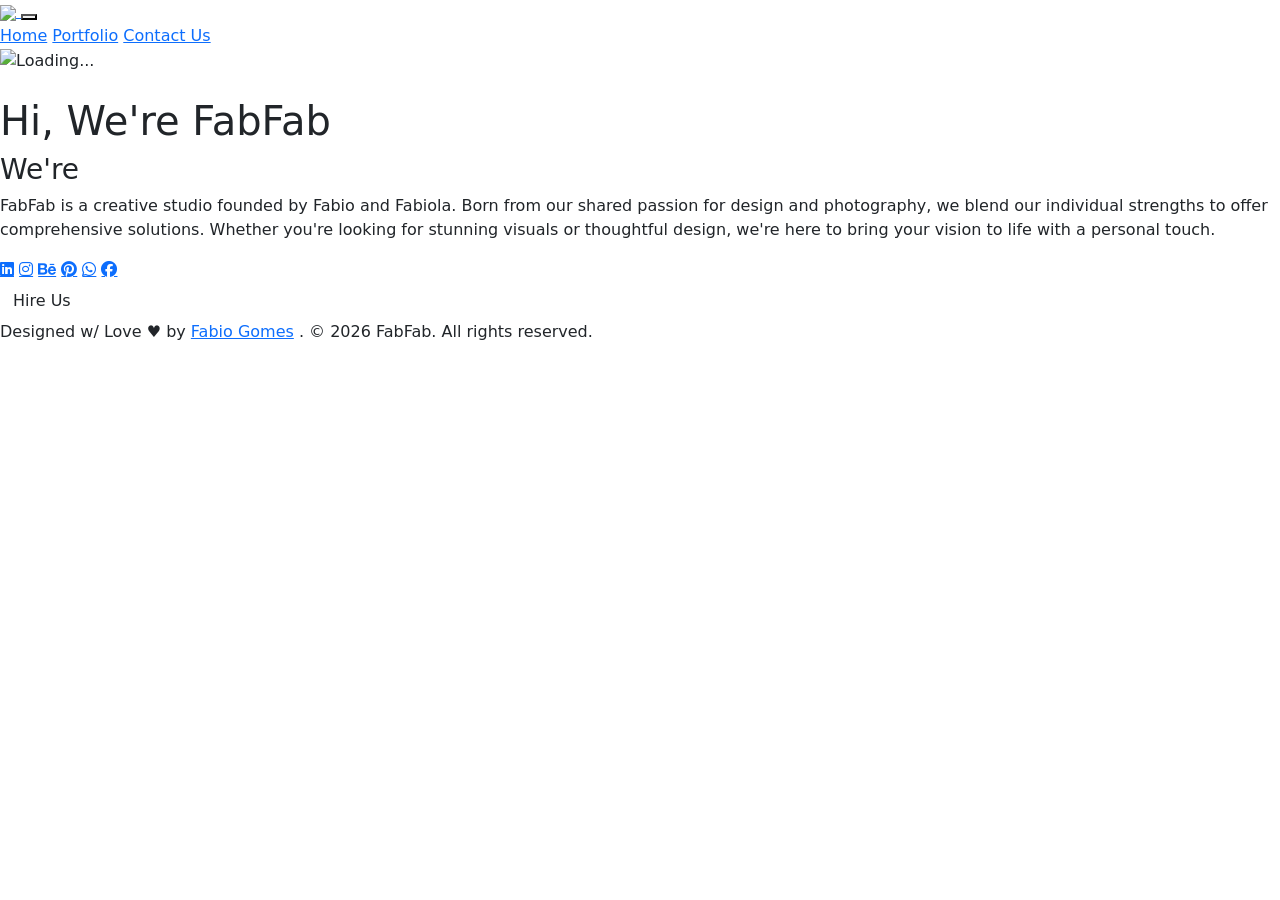
==== index.html @ 147f86a7 "Update index.html analytics and clarity" ====
<!DOCTYPE html>
<html lang="en">
<head>
    <!-- Comfiguração de caracteres -->
    <meta charset="UTF-8">

<!-- SEO e acessibilidade -->
    <meta name="viewport" content="width=device-width, initial-scale=1">
    <meta name="description" content="FabFab' portfolio featuring projects, skills, and professional experience.">
    <meta name="author" content="Fabio Gomes">
    <meta name="robots" content="index, follow">

    <!-- Google tag (gtag.js) -->
<script async src="https://www.googletagmanager.com/gtag/js?id=G-QRMQQVVE0B"></script>
<script>
  window.dataLayer = window.dataLayer || [];
  function gtag(){dataLayer.push(arguments);}
  gtag('js', new Date());

  gtag('config', 'G-QRMQQVVE0B');
</script>

        <!-- Microsoft Clarity) -->
    <script type="text/javascript">
        (function(c,l,a,r,i,t,y){
            c[a]=c[a]||function(){(c[a].q=c[a].q||[]).push(arguments)};
            t=l.createElement(r);t.async=1;t.src="https://www.clarity.ms/tag/"+i;
            y=l.getElementsByTagName(r)[0];y.parentNode.insertBefore(t,y);
        })(window, document, "clarity", "script", "woljub9a05");
    </script>
    
    <!-- Comfiguração de caracteres e Bibliotecas -->
    <title>FabFab.work | Home</title>
    <link rel="icon" type="image/png" href="img/Logo/FabFab_Logo.png">
    <link href="https://cdn.jsdelivr.net/npm/bootstrap@5.3.8/dist/css/bootstrap.min.css" rel="stylesheet" integrity="sha384-sRIl4kxILFvY47J16cr9ZwB07vP4J8+LH7qKQnuqkuIAvNWLzeN8tE5YBujZqJLB" crossorigin="anonymous">
    <link rel="stylesheet" href="https://cdn.jsdelivr.net/npm/bootstrap-icons@1.11.3/font/bootstrap-icons.css">
    <link rel="stylesheet" href="https://cdnjs.cloudflare.com/ajax/libs/font-awesome/6.5.2/css/all.min.css">
    <link rel="stylesheet" href="style.css" title="Theme">
    <meta property="og:title" content="FabFab.work">
    <meta property="og:description" content="Creative design and photography studio.">
    <meta property="og:image" content="img/preview.jpg">  
</head>
<body>
    <!-- HEADER START -->
<header>
  <a href="index.html">
    <img class="logo" src="img/Logo/FabFab_Logo.svg"/>
  </a>

  <button class="hamburger" id="hamburger" aria-label="Toggle menu">
    <span></span>
    <span></span>
    <span></span>
  </button>

  <nav id="mainNav">
    <a href="index.html" class="active">Home</a>
    <a href="Portfolio.html">Portfolio</a>
    <a href="Contact.html">Contact Us</a>
  </nav>
</header>

  <!-- LOADER -->
  <div class="loader" id="loader">
    <img src="img/Logo/FabFab_Logo.svg" alt="Loading..." class="loader-logo">
  </div>

<div class="nav-overlay" id="navOverlay"></div>

     <section class="home">
        <div class="home-img">
            <img src="img/Logo/FabFab_Logo copiar.svg" alt="">
        </div>
        <div class="home-content">
            <h1>
               Hi, We're <span>FabFab</span> 
            </h1>
            <h3 class="typing-text">
                We're <span></span>
            </h3>
            <p>
                FabFab is a creative studio founded by Fabio and Fabiola. Born from our shared passion for design and photography, we blend our individual strengths to offer comprehensive solutions. Whether you're looking for stunning visuals or thoughtful design, we're here to bring your vision to life with a personal touch.
            </p>
            <div class="social-icons">
                <a href="https://www.linkedin.com/profile-thirdparty-redirect/AgGZBpLWj52g1wAAAZm1AWvSb2EDEzAozORqQLkHam0Lg_cBUDYrMNEfzrszrq5Xquv5OJO9ETYJUrW9_12DySJSNe1UZA80e8GKlyEN8EAFErTa0aMg-WH39DgGH3s" class="fa-brands fa-linkedin" target="_blank"></a>
                <a href="http://instagram.com/fabfab.work" class="fa-brands fa-instagram" target="_blank"></a>
                <a href="https://www.behance.net/fabio_oms" class="fa-brands fa-behance" target="_blank"></a>
                <a href="http://pinterest.com/fabio_oms" class="fa-brands fa-pinterest" target="_blank"></a>
                <a href="https://wa.me/5511954995028" class="fa-brands fa-whatsapp" target="_blank"></a>
                <a href="https://wa.me/5511954995028" class="fa-brands fa-facebook" target="_blank"></a>
            </div>
            <a href="https://wa.me/5511954995028" class="btn" target="_blank">Hire Us</a>
        </div>
     </section>
    <!-- HEADER END -->

    <!-- BODY START -->
        
    <!-- BODY END -->

    <!-- FOOTER START -->
        <footer>
            <span class="signature">
            Designed w/ Love &hearts; by 
                <a href="https://www.behance.net/fabio_oms" target="_blank" class="footer-link">Fabio Gomes</a> . 
                © 2026 FabFab. All rights reserved.
            </span>
        </footer>
    <!-- FOOTER END -->

    <!-- SCRIPTS -->
    <!-- JS -->
    <script src="script.js"></script>

    <!-- Bootstrap -->
        <script src="https://cdn.jsdelivr.net/npm/@popperjs/core@2.11.8/dist/umd/popper.min.js" integrity="sha384-I7E8VVD/ismYTF4hNIPjVp/Zjvgyol6VFvRkX/vR+Vc4jQkC+hVqc2pM8ODewa9r" crossorigin="anonymous"></script> 
        
        <script src="https://cdn.jsdelivr.net/npm/bootstrap@5.3.8/dist/js/bootstrap.min.js" integrity="sha384-G/EV+4j2dNv+tEPo3++6LCgdCROaejBqfUeNjuKAiuXbjrxilcCdDz6ZAVfHWe1Y" crossorigin="anonymous"></script>

        <script src="https://unpkg.com/sweetalert/dist/sweetalert.min.js"></script>
</body>
</html>
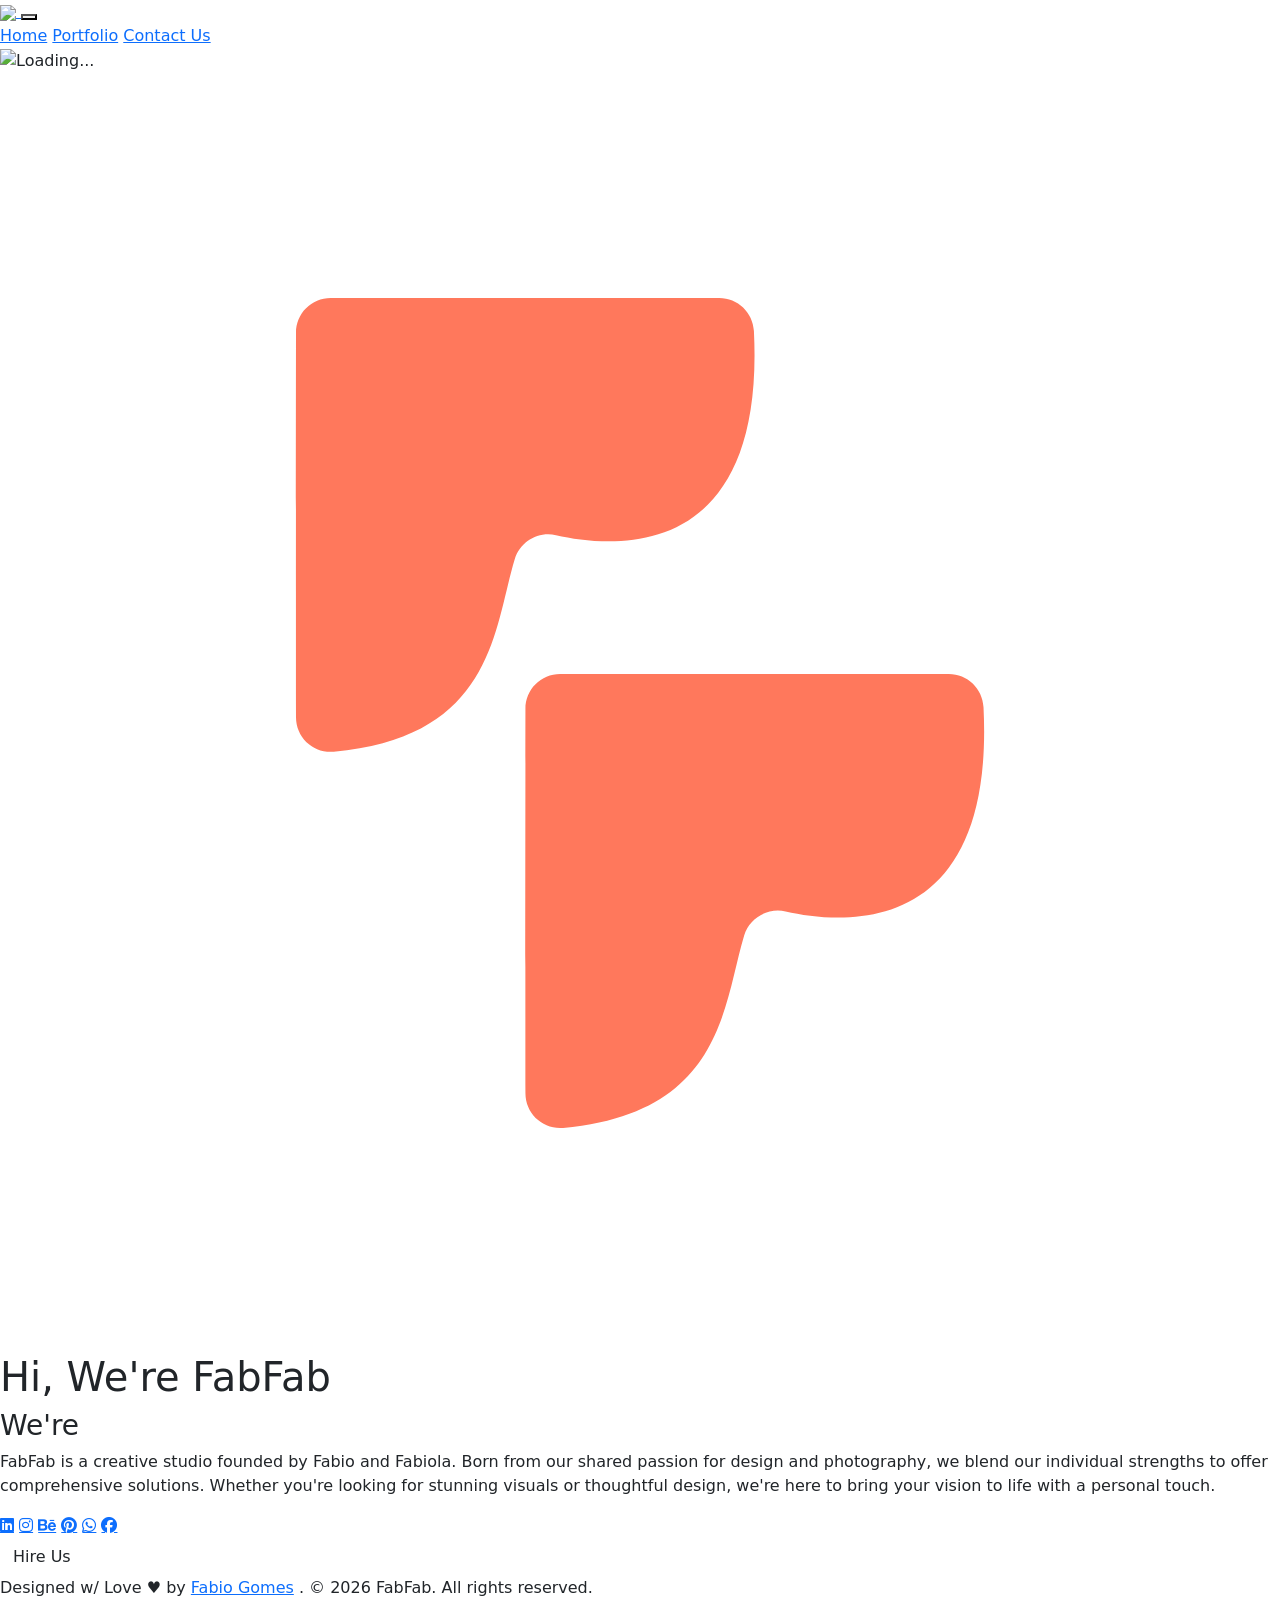
==== commit 5d790c1c: "Update index.html logo path" ====
--- a/index.html
+++ b/index.html
@@ -69,7 +69,7 @@
 
      <section class="home">
         <div class="home-img">
-            <img src="img/Logo/FabFab_Logo copiar.svg" alt="">
+            <img src="img/Logo/FabFab_Logo_copiar.svg" alt="">
         </div>
         <div class="home-content">
             <h1>
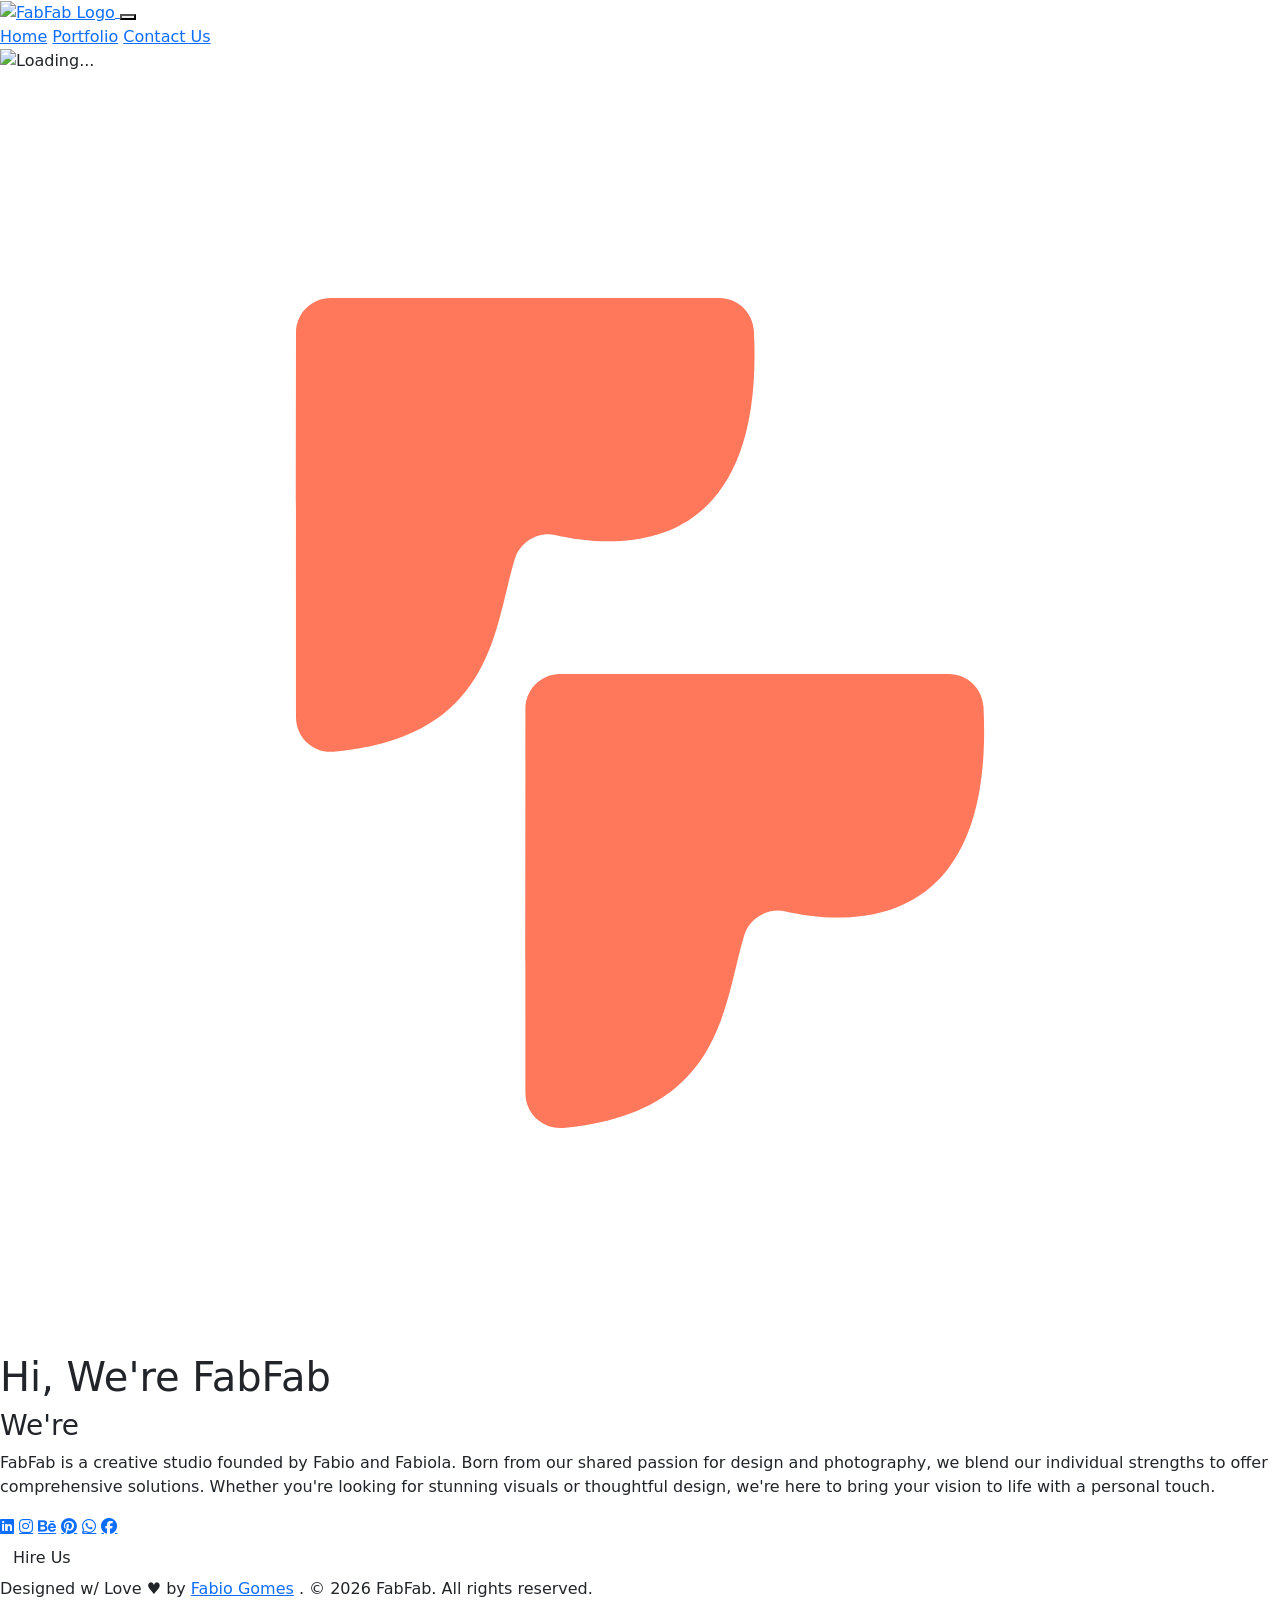
==== commit 9ab30e3c: "Update index.html" ====
--- a/index.html
+++ b/index.html
@@ -31,7 +31,7 @@
     
     <!-- Comfiguração de caracteres e Bibliotecas -->
     <title>FabFab.work | Home</title>
-    <link rel="icon" type="image/png" href="img/Logo/FabFab_Logo.png">
+    <link rel="icon" type="image/png" href="img/Logo/FabFab_Logo.png" alt="FabFab Logo">
     <link href="https://cdn.jsdelivr.net/npm/bootstrap@5.3.8/dist/css/bootstrap.min.css" rel="stylesheet" integrity="sha384-sRIl4kxILFvY47J16cr9ZwB07vP4J8+LH7qKQnuqkuIAvNWLzeN8tE5YBujZqJLB" crossorigin="anonymous">
     <link rel="stylesheet" href="https://cdn.jsdelivr.net/npm/bootstrap-icons@1.11.3/font/bootstrap-icons.css">
     <link rel="stylesheet" href="https://cdnjs.cloudflare.com/ajax/libs/font-awesome/6.5.2/css/all.min.css">
@@ -44,7 +44,7 @@
     <!-- HEADER START -->
 <header>
   <a href="index.html">
-    <img class="logo" src="img/Logo/FabFab_Logo.svg"/>
+    <img class="logo" src="img/Logo/FabFab_Logo.svg"/ alt="FabFab Logo">
   </a>
 
   <button class="hamburger" id="hamburger" aria-label="Toggle menu">
@@ -62,14 +62,14 @@
 
   <!-- LOADER -->
   <div class="loader" id="loader">
-    <img src="img/Logo/FabFab_Logo.svg" alt="Loading..." class="loader-logo">
+    <img src="img/Logo/FabFab_Logo.svg" alt="Loading..." class="loader-logo" alt="FabFab Logo">
   </div>
 
 <div class="nav-overlay" id="navOverlay"></div>
 
      <section class="home">
         <div class="home-img">
-            <img src="img/Logo/FabFab_Logo_copiar.svg" alt="">
+            <img src="img/Logo/FabFab_Logo_copiar.svg" alt="FabFab Logo">
         </div>
         <div class="home-content">
             <h1>
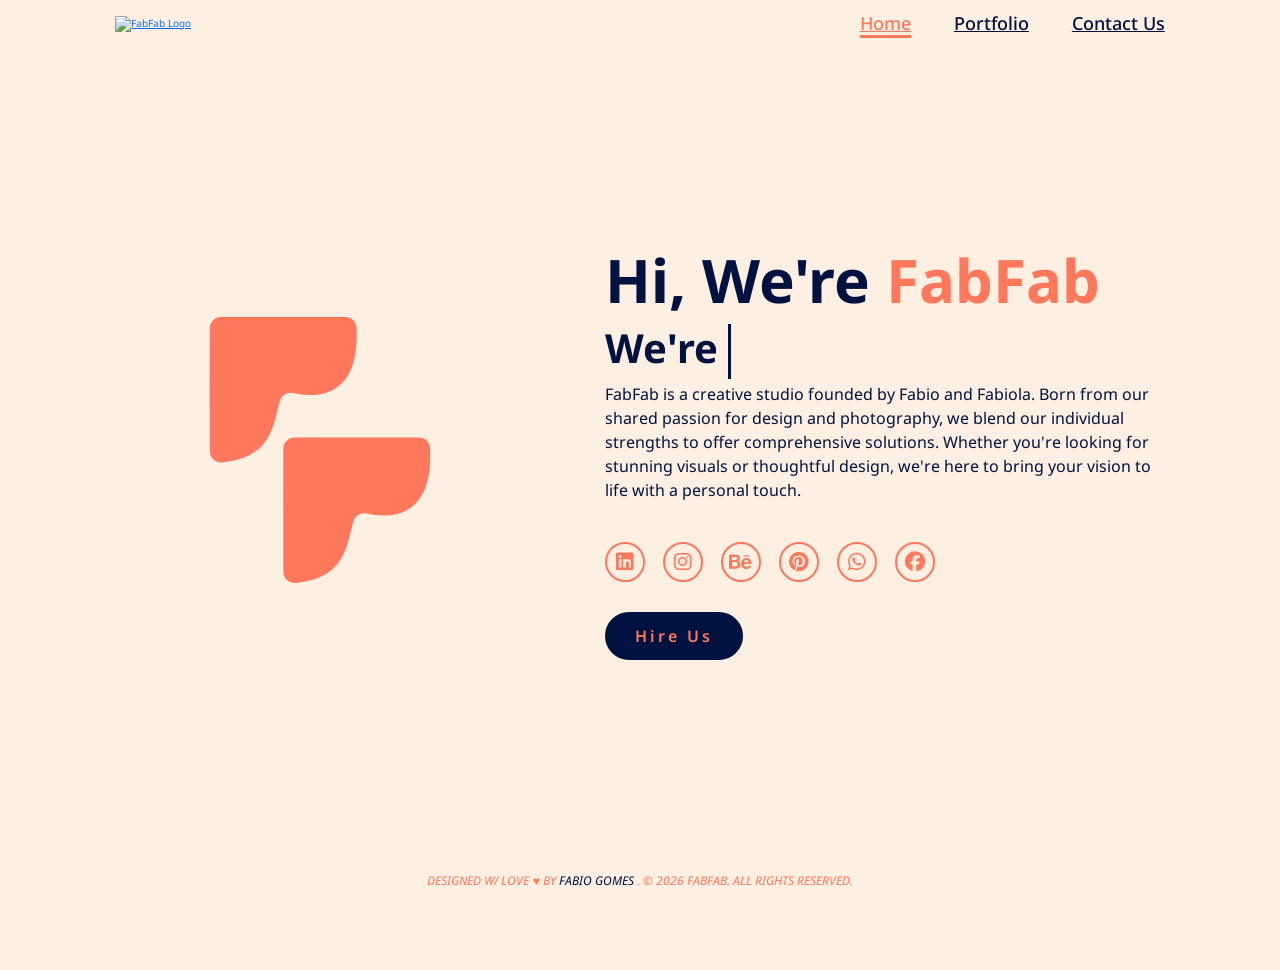
==== commit e033e274: "Update index.html tag manager" ====
--- a/index.html
+++ b/index.html
@@ -6,7 +6,7 @@
 
 <!-- SEO e acessibilidade -->
     <meta name="viewport" content="width=device-width, initial-scale=1">
-    <meta name="description" content="FabFab' portfolio featuring projects, skills, and professional experience.">
+    <meta name="description" content="FabFab is a creative studio by Fabio and Fabiola Gomes, specializing in graphic design, photography and web design based in São Paulo, Brazil.">
     <meta name="author" content="Fabio Gomes">
     <meta name="robots" content="index, follow">
 
@@ -20,6 +20,30 @@
   gtag('config', 'G-QRMQQVVE0B');
 </script>
 
+    <script type="application/ld+json">
+{
+  "@context": "https://schema.org",
+  "@type": "CreativeWork",
+  "name": "FabFab",
+  "description": "Creative studio specializing in graphic design, photography and web design",
+  "url": "https://fabfab.com.br",
+  "founder": [
+    { "@type": "Person", "name": "Fabio Gomes" },
+    { "@type": "Person", "name": "Fabiola" }
+  ],
+  "address": {
+    "@type": "PostalAddress",
+    "addressLocality": "São Paulo",
+    "addressCountry": "BR"
+  },
+  "sameAs": [
+    "https://www.instagram.com/fabfab.work",
+    "https://www.behance.net/fabio_oms",
+    "https://pinterest.com/fabio_oms"
+  ]
+}
+</script>
+
         <!-- Microsoft Clarity) -->
     <script type="text/javascript">
         (function(c,l,a,r,i,t,y){
@@ -28,10 +52,20 @@
             y=l.getElementsByTagName(r)[0];y.parentNode.insertBefore(t,y);
         })(window, document, "clarity", "script", "woljub9a05");
     </script>
+
+    <!-- Google Tag Manager -->
+<script>(function(w,d,s,l,i){w[l]=w[l]||[];w[l].push({'gtm.start':
+new Date().getTime(),event:'gtm.js'});var f=d.getElementsByTagName(s)[0],
+j=d.createElement(s),dl=l!='dataLayer'?'&l='+l:'';j.async=true;j.src=
+'https://www.googletagmanager.com/gtm.js?id='+i+dl;f.parentNode.insertBefore(j,f);
+})(window,document,'script','dataLayer','GTM-PF5C3SZV');</script>
+<!-- End Google Tag Manager -->
     
     <!-- Comfiguração de caracteres e Bibliotecas -->
     <title>FabFab.work | Home</title>
     <link rel="icon" type="image/png" href="img/Logo/FabFab_Logo.png" alt="FabFab Logo">
+    <link rel="canonical" href="https://fabfab.com.br/">
+    <meta name="theme-color" content="#011140">
     <link href="https://cdn.jsdelivr.net/npm/bootstrap@5.3.8/dist/css/bootstrap.min.css" rel="stylesheet" integrity="sha384-sRIl4kxILFvY47J16cr9ZwB07vP4J8+LH7qKQnuqkuIAvNWLzeN8tE5YBujZqJLB" crossorigin="anonymous">
     <link rel="stylesheet" href="https://cdn.jsdelivr.net/npm/bootstrap-icons@1.11.3/font/bootstrap-icons.css">
     <link rel="stylesheet" href="https://cdnjs.cloudflare.com/ajax/libs/font-awesome/6.5.2/css/all.min.css">
@@ -40,7 +74,12 @@
     <meta property="og:description" content="Creative design and photography studio.">
     <meta property="og:image" content="img/preview.jpg">  
 </head>
-<body>
+<body lang="en">
+<!-- Google Tag Manager (noscript) -->
+<noscript><iframe src="https://www.googletagmanager.com/ns.html?id=GTM-PF5C3SZV"
+height="0" width="0" style="display:none;visibility:hidden"></iframe></noscript>
+<!-- End Google Tag Manager (noscript) -->
+    
     <!-- HEADER START -->
 <header>
   <a href="index.html">
@@ -82,14 +121,14 @@
                 FabFab is a creative studio founded by Fabio and Fabiola. Born from our shared passion for design and photography, we blend our individual strengths to offer comprehensive solutions. Whether you're looking for stunning visuals or thoughtful design, we're here to bring your vision to life with a personal touch.
             </p>
             <div class="social-icons">
-                <a href="https://www.linkedin.com/profile-thirdparty-redirect/AgGZBpLWj52g1wAAAZm1AWvSb2EDEzAozORqQLkHam0Lg_cBUDYrMNEfzrszrq5Xquv5OJO9ETYJUrW9_12DySJSNe1UZA80e8GKlyEN8EAFErTa0aMg-WH39DgGH3s" class="fa-brands fa-linkedin" target="_blank"></a>
-                <a href="http://instagram.com/fabfab.work" class="fa-brands fa-instagram" target="_blank"></a>
-                <a href="https://www.behance.net/fabio_oms" class="fa-brands fa-behance" target="_blank"></a>
-                <a href="http://pinterest.com/fabio_oms" class="fa-brands fa-pinterest" target="_blank"></a>
-                <a href="https://wa.me/5511954995028" class="fa-brands fa-whatsapp" target="_blank"></a>
-                <a href="https://wa.me/5511954995028" class="fa-brands fa-facebook" target="_blank"></a>
+                <a href="https://www.linkedin.com/profile-thirdparty-redirect/AgGZBpLWj52g1wAAAZm1AWvSb2EDEzAozORqQLkHam0Lg_cBUDYrMNEfzrszrq5Xquv5OJO9ETYJUrW9_12DySJSNe1UZA80e8GKlyEN8EAFErTa0aMg-WH39DgGH3s" class="fa-brands fa-linkedin" target="_blank" rel="noopener noreferrer" aria-label="FabFab on LinkedIn"></a>
+                <a href="http://instagram.com/fabfab.work" class="fa-brands fa-instagram" target="_blank" rel="noopener noreferrer" aria-label="FabFab on Instagram"></a>
+                <a href="https://www.behance.net/fabio_oms" class="fa-brands fa-behance" target="_blank" rel="noopener noreferrer" aria-label="FabFab on Behance"></a>
+                <a href="http://pinterest.com/fabio_oms" class="fa-brands fa-pinterest" target="_blank" rel="noopener noreferrer" aria-label="FabFab on Pinterest"></a>
+                <a href="https://wa.me/5511954995028" class="fa-brands fa-whatsapp" target="_blank" rel="noopener noreferrer" aria-label="FabFab on WhatsApp"></a>
+                <a href="https://wa.me/5511954995028" class="fa-brands fa-facebook" target="_blank" rel="noopener noreferrer" aria-label="FabFab on Facebook"></a>
             </div>
-            <a href="https://wa.me/5511954995028" class="btn" target="_blank">Hire Us</a>
+            <a href="https://wa.me/5511954995028" class="btn" target="_blank" rel="noopener noreferrer" aria-label="FabFab via WhatsApp">Hire Us</a>
         </div>
      </section>
     <!-- HEADER END -->
--- a/style.css
+++ b/style.css
@@ -0,0 +1,1018 @@
+@import url('https://fonts.googleapis.com/css2?family=Noto+Sans:wght@100..900&display=swap');
+
+:root {
+  --primary-color: #011140;
+  --secondary-color: #ff785c;
+  --primary-txt-color: #f2f2f2;
+  --background-color: #fdefe2;
+  --background-color-dark: #313131;
+}
+
+* {
+  font-family: 'Noto Sans', Arial, Helvetica, sans-serif;
+  margin: 0;
+  padding: 0;
+  box-sizing: border-box;
+  text-decoration: none;
+  border: none;
+  outline: none;
+}
+
+html {
+  font-size: 62.5%;
+  scroll-behavior: smooth;
+}
+
+body {
+  width: 100%;
+  min-height: 100vh;
+  overflow-x: hidden;
+  background-color: var(--background-color);
+  color: var(--primary-color);
+  padding-bottom: 70px;
+}
+
+/* ── HEADER ────────────────────────────────────────────── */
+
+header {
+  position: fixed;
+  top: 0;
+  left: 0;
+  width: 100%;
+  padding: 1rem 9%;
+  background-color: var(--background-color);
+  display: flex;
+  justify-content: space-between;
+  align-items: center;
+  z-index: 9998;
+}
+
+.logo {
+  border-radius: 5%;
+  width: 60px;
+  height: 60px;
+  object-fit: cover;
+  cursor: pointer;
+  transition: 0.5s ease;
+}
+
+.logo:hover {
+  transform: scale(1.1);
+}
+
+nav a {
+  font-size: 1.8rem;
+  color: var(--primary-color);
+  margin-left: 4rem;
+  font-weight: 500;
+  transition: 0.3s ease;
+  border-bottom: 3px solid transparent;
+}
+
+nav a:hover,
+nav a.active {
+  color: var(--secondary-color);
+  border-bottom: 3px solid var(--secondary-color);
+}
+
+/* ── HAMBURGER ─────────────────────────────────────────── */
+
+.hamburger {
+  display: none;
+  flex-direction: column;
+  justify-content: space-between;
+  width: 28px;
+  height: 20px;
+  background: transparent;
+  cursor: pointer;
+  z-index: 9999;
+  padding: 0;
+}
+
+.hamburger span {
+  display: block;
+  width: 100%;
+  height: 3px;
+  background-color: var(--primary-color);
+  border-radius: 3px;
+  transition: 0.3s ease;
+}
+
+.hamburger.open span:nth-child(1) {
+  transform: translateY(8.5px) rotate(45deg);
+}
+.hamburger.open span:nth-child(2) {
+  opacity: 0;
+}
+.hamburger.open span:nth-child(3) {
+  transform: translateY(-8.5px) rotate(-45deg);
+}
+
+/* ── MOBILE NAV ────────────────────────────────────────── */
+
+@media (max-width: 768px) {
+  .hamburger {
+    display: flex;
+  }
+
+  nav {
+    display: flex;
+    flex-direction: column;
+    position: fixed;
+    top: 0;
+    right: -100%;
+    width: 70%;
+    max-width: 300px;
+    height: 100vh;
+    background-color: var(--background-color);
+    border-left: 3px solid var(--secondary-color);
+    padding: 100px 40px 40px;
+    transition: right 0.3s ease;
+    z-index: 150;
+  }
+
+  nav.open {
+    right: 0;
+  }
+
+  nav a {
+    font-size: 2rem;
+    margin: 0 0 2.5rem 0;
+    border-bottom: none;
+  }
+
+  nav a:hover,
+  nav a.active {
+    color: var(--secondary-color);
+    border-bottom: none;
+    padding-left: 8px;
+  }
+
+  .nav-overlay {
+    display: none;
+    position: fixed;
+    inset: 0;
+    background: rgba(0, 0, 0, 0.4);
+    z-index: 140;
+  }
+
+  .nav-overlay.open {
+    display: block;
+  }
+}
+
+/* ── HOME ──────────────────────────────────────────────── */
+
+section {
+  min-height: 100vh;
+  padding: 5rem 9%;
+}
+
+.home {
+  display: flex;
+  justify-content: center;
+  align-items: center;
+  gap: 8rem;
+  background-color: var(--background-color);
+}
+
+.home .home-content h1 {
+  font-size: 6rem;
+  font-weight: 700;
+  line-height: 1.3;
+}
+
+span {
+  color: var(--secondary-color);
+}
+
+.home-content h3 {
+  font-size: 4rem;
+  margin-bottom: 1rem;
+  font-weight: 700;
+}
+
+.home-content p {
+  font-size: 1.6rem;
+}
+
+.home-img {
+  border-radius: 50%;
+}
+
+.home-img img {
+  position: relative;
+  width: 32vw;
+  border-radius: 50%;
+  cursor: pointer;
+  transition: 0.2s linear;
+}
+
+.social-icons a {
+  display: inline-flex;
+  justify-content: center;
+  align-items: center;
+  width: 4rem;
+  height: 4rem;
+  background-color: transparent;
+  border: 0.2rem solid var(--secondary-color);
+  font-size: 2rem;
+  border-radius: 50%;
+  margin: 3rem 1.5rem 3rem 0;
+  transition: 0.3s ease;
+  color: var(--secondary-color);
+  text-decoration: none;
+}
+
+.social-icons a:hover {
+  color: var(--primary-color);
+  transform: scale(1.3) translateY(-5px);
+  background-color: var(--secondary-color);
+}
+
+.btn {
+  display: inline-block;
+  padding: 1rem 2.8rem;
+  background-color: var(--primary-color);
+  border-radius: 4rem;
+  font-size: 1.6rem;
+  color: var(--secondary-color);
+  letter-spacing: 0.3rem;
+  font-weight: 600;
+  border: 2px solid var(--primary-color);
+  transition: 0.3s ease;
+  cursor: pointer;
+}
+
+.btn:hover {
+  transform: scale(1.03);
+  background-color: var(--secondary-color);
+  color: var(--primary-color);
+}
+
+.typing-text {
+  font-size: 34px;
+  font-weight: 600;
+  min-width: 280px;
+}
+
+.typing-text span {
+  position: relative;
+}
+
+.typing-text span::before {
+  content: "Designers";
+  color: var(--secondary-color);
+  animation: words 20s infinite;
+}
+
+.typing-text span::after {
+  content: "";
+  background-color: var(--background-color);
+  position: absolute;
+  width: calc(100% + 8px);
+  height: 100%;
+  border-left: 3px solid var(--primary-color);
+  right: -8px;
+  animation: cursor 0.6s infinite, typing 20s steps(14) infinite;
+}
+
+@keyframes cursor {
+  to { border-left: 3px solid var(--secondary-color); }
+}
+
+@keyframes words {
+  0%,  20% { content: "Designers"; }
+  21%, 40% { content: "Photographers"; }
+  41%, 60% { content: "Web Designers"; }
+  61%, 80% { content: "Youtubers"; }
+  81%,100% { content: "a company"; }
+}
+
+@keyframes typing {
+  0%, 10%, 15%, 25%, 30%, 45%, 50%, 65%, 70%, 85%, 90%, 100% { width: 0; }
+  5%, 20%, 35%, 40%, 60%, 75%, 80%, 95% { width: calc(100% + 8px); }
+}
+
+@media (max-width: 1000px) {
+  .home { gap: 4rem; }
+}
+
+@media (max-width: 995px) {
+  .home {
+    flex-direction: column;
+    padding: 0;
+    margin: 0;
+    gap: 2rem;
+  }
+
+  section.home {
+    padding-top: 100px;
+    padding-bottom: 80px;
+    padding-left: 6%;
+    padding-right: 6%;
+    min-height: 100vh;
+    display: flex;
+    align-items: center;
+    justify-content: center;
+  }
+
+  .home .home-content h3 { font-size: 2.5rem; }
+  .home-content h1       { font-size: 5rem; }
+  .home-img img          { width: 60vw; margin-top: 0; }
+}
+
+@media (max-width: 480px) {
+  section.home {
+    padding-top: 90px;
+    padding-bottom: 80px;
+    padding-left: 5%;
+    padding-right: 5%;
+    align-items: flex-start;
+  }
+
+  .home-content h1       { font-size: 3.8rem; }
+  .home .home-content h3 { font-size: 2.2rem; }
+  .home-content p        { font-size: 1.4rem; }
+  .home-img img          { width: 70vw; }
+
+  .social-icons a {
+    width: 3.4rem;
+    height: 3.4rem;
+    font-size: 1.7rem;
+    margin: 1.2rem 0.8rem 1.2rem 0;
+  }
+}
+
+/* ── FOOTER ────────────────────────────────────────────── */
+
+footer {
+  position: fixed;
+  bottom: 0;
+  left: 0;
+  width: 100%;
+  padding: 1rem 2rem;
+  display: flex;
+  align-items: center;
+  justify-content: center;
+  background-color: var(--background-color);
+  text-transform: uppercase;
+  z-index: 1000;
+}
+
+.signature {
+  font-style: italic;
+  font-size: 1.2rem;
+  color: var(--secondary-color);
+  text-align: center;
+}
+
+.footer-link {
+  color: var(--primary-color);
+  text-decoration: none;
+  transition: 0.3s;
+}
+
+.footer-link:hover {
+  color: var(--secondary-color);
+}
+
+@media (max-width: 600px) {
+  footer     { padding: 0.8rem 1rem; }
+  .signature { font-size: 1rem; line-height: 1.4; }
+}
+
+/* ── CONTACT ───────────────────────────────────────────── */
+
+.arch_contact_us_duplicate .icon-block svg { width: 100%; height: 100%; }
+.arch_contact_us_duplicate .icon-block     { width: 30px; height: 30px; }
+
+.arch_contact_us_duplicate .text-blk {
+  margin: 0;
+  padding: 0;
+  line-height: 25px;
+}
+
+.arch_contact_us_duplicate .responsive-container-block {
+  min-height: 75px;
+  height: fit-content;
+  width: 100%;
+  padding: 0;
+  display: flex;
+  flex-wrap: wrap;
+  margin: 0 auto;
+  justify-content: flex-start;
+}
+
+.arch_contact_us_duplicate .responsive-cell-block {
+  min-height: 75px;
+}
+
+.arch_contact_us_duplicate .responsive-container-block.big-container {
+  justify-content: center;
+  align-items: center;
+  min-height: 100vh;
+  padding: 90px 50px 80px;
+  background-color: var(--background-color);
+  display: flex;
+}
+
+.arch_contact_us_duplicate .responsive-container-block.container {
+  max-width: 1100px;
+  width: 100%;
+  justify-content: space-evenly;
+  align-items: center;
+  margin: auto;
+}
+
+.arch_contact_us_duplicate .text-blk.section-head {
+  font-size: 60px;
+  line-height: 65px;
+  margin-bottom: 24px;
+}
+
+.arch_contact_us_duplicate .text-blk.section-subhead {
+  font-size: 14px;
+  line-height: 18px;
+  color: var(--primary-color);
+}
+
+.arch_contact_us_duplicate .input {
+  width: 100%;
+  margin-bottom: 15px;
+  height: 54px;
+  padding: 1px 16px;
+  font-size: 16px;
+  border-radius: 4rem;
+  background-color: var(--primary-txt-color);
+}
+
+.arch_contact_us_duplicate .textinput {
+  width: 100%;
+  height: 125px;
+  margin-bottom: 27px;
+  font-size: 16px;
+  padding: 16px;
+  border-radius: 4rem;
+  background-color: var(--primary-txt-color);
+  resize: none;
+}
+
+.arch_contact_us_duplicate .button {
+  height: 50px;
+  min-width: 240px;
+  color: var(--secondary-color);
+  margin-bottom: 20px;
+  background-color: var(--primary-color);
+  border-radius: 4rem;
+  font-size: 1.6rem;
+  letter-spacing: 0.3rem;
+  font-weight: 600;
+  border: 2px solid var(--primary-color);
+  transition: 0.3s ease;
+  cursor: pointer;
+  display: inline-block;
+  padding: 1rem 2.8rem;
+}
+
+.arch_contact_us_duplicate .button:hover {
+  color: var(--primary-color);
+  background-color: var(--secondary-color);
+  border: 2px solid var(--secondary-color);
+}
+
+.arch_contact_us_duplicate .form-wrapper {
+  border-bottom: 4px solid var(--primary-color);
+  margin-bottom: 20px;
+}
+
+.arch_contact_us_duplicate .social-media-icon-container {
+  display: flex;
+  max-width: 400px;
+  justify-content: space-evenly;
+}
+
+@media (max-width: 1024px) {
+  .arch_contact_us_duplicate .text-blk.section-head { font-size: 55px; line-height: 60px; }
+  .arch_contact_us_duplicate .responsive-container-block.container { justify-content: space-between; }
+}
+
+@media (max-width: 768px) {
+  .arch_contact_us_duplicate .responsive-container-block.big-container {
+    padding: 80px 20px 70px;
+    align-items: flex-start;
+  }
+  .arch_contact_us_duplicate .responsive-cell-block.wk-tab-12.wk-mobile-12.wk-ipadp-6.wk-desk-5,
+  .arch_contact_us_duplicate .responsive-cell-block.wk-mobile-12.wk-desk-5.wk-tab-10.wk-ipadp-5 { margin-bottom: 40px; }
+  .arch_contact_us_duplicate .responsive-cell-block.wk-mobile-12.wk-ipadp-6.wk-desk-5.wk-tab-10 { margin-bottom: 40px; text-align: center; }
+  .arch_contact_us_duplicate .input { height: 45px; }
+  .arch_contact_us_duplicate .responsive-container-block.container { justify-content: space-evenly; margin: 0; }
+}
+
+@media (max-width: 500px) {
+  .arch_contact_us_duplicate .text-blk.section-head { font-size: 40px; line-height: 45px; }
+  .arch_contact_us_duplicate .responsive-container-block.big-container { padding: 80px 16px 70px; }
+  .arch_contact_us_duplicate .input { height: 40px; }
+  .arch_contact_us_duplicate .responsive-cell-block.wk-mobile-12.wk-ipadp-6.wk-desk-5.wk-tab-10 { text-align: left; padding: 0; }
+  .arch_contact_us_duplicate .responsive-cell-block.wk-mobile-12.wk-desk-5.wk-tab-10.wk-ipadp-5 { padding: 0; }
+  .arch_contact_us_duplicate .button { width: 100%; margin-bottom: 20px; height: 50px; }
+  .arch_contact_us_duplicate .form-wrapper { margin-bottom: 20px; }
+  .arch_contact_us_duplicate .icon-block { width: 25px; height: 25px; }
+}
+
+/* ── WK GRID ───────────────────────────────────────────── */
+
+*,*:before,*:after { box-sizing: border-box; }
+
+.wk-desk-1  { width: 8.333333%; }
+.wk-desk-2  { width: 16.666667%; }
+.wk-desk-3  { width: 25%; }
+.wk-desk-4  { width: 33.333333%; }
+.wk-desk-5  { width: 41.666667%; }
+.wk-desk-6  { width: 50%; }
+.wk-desk-7  { width: 58.333333%; }
+.wk-desk-8  { width: 66.666667%; }
+.wk-desk-9  { width: 75%; }
+.wk-desk-10 { width: 83.333333%; }
+.wk-desk-11 { width: 91.666667%; }
+.wk-desk-12 { width: 100%; }
+
+@media (max-width: 1024px) {
+  .wk-ipadp-1  { width: 8.333333%; }
+  .wk-ipadp-2  { width: 16.666667%; }
+  .wk-ipadp-3  { width: 25%; }
+  .wk-ipadp-4  { width: 33.333333%; }
+  .wk-ipadp-5  { width: 41.666667%; }
+  .wk-ipadp-6  { width: 50%; }
+  .wk-ipadp-7  { width: 58.333333%; }
+  .wk-ipadp-8  { width: 66.666667%; }
+  .wk-ipadp-9  { width: 75%; }
+  .wk-ipadp-10 { width: 83.333333%; }
+  .wk-ipadp-11 { width: 91.666667%; }
+  .wk-ipadp-12 { width: 100%; }
+}
+
+@media (max-width: 768px) {
+  .wk-tab-1  { width: 8.333333%; }
+  .wk-tab-2  { width: 16.666667%; }
+  .wk-tab-3  { width: 25%; }
+  .wk-tab-4  { width: 33.333333%; }
+  .wk-tab-5  { width: 41.666667%; }
+  .wk-tab-6  { width: 50%; }
+  .wk-tab-7  { width: 58.333333%; }
+  .wk-tab-8  { width: 66.666667%; }
+  .wk-tab-9  { width: 75%; }
+  .wk-tab-10 { width: 83.333333%; }
+  .wk-tab-11 { width: 91.666667%; }
+  .wk-tab-12 { width: 100%; }
+}
+
+@media (max-width: 500px) {
+  .wk-mobile-1  { width: 8.333333%; }
+  .wk-mobile-2  { width: 16.666667%; }
+  .wk-mobile-3  { width: 25%; }
+  .wk-mobile-4  { width: 33.333333%; }
+  .wk-mobile-5  { width: 41.666667%; }
+  .wk-mobile-6  { width: 50%; }
+  .wk-mobile-7  { width: 58.333333%; }
+  .wk-mobile-8  { width: 66.666667%; }
+  .wk-mobile-9  { width: 75%; }
+  .wk-mobile-10 { width: 83.333333%; }
+  .wk-mobile-11 { width: 91.666667%; }
+  .wk-mobile-12 { width: 100%; }
+}
+
+/* ── PORTFOLIO ─────────────────────────────────────────── */
+
+.galleryblock {
+  padding: 8px;
+  max-width: 1100px;
+  margin: 20px auto;
+  background-color: var(--background-color);
+  display: grid;
+  grid-gap: 8px;
+  grid-template-columns: repeat(auto-fit, minmax(250px, 1fr));
+  grid-auto-rows: 250px;
+  grid-auto-flow: dense;
+}
+
+.galleryblock div {
+  transition: 0.3s ease;
+}
+
+.galleryblock div img {
+  width: 100%;
+  height: 100%;
+  object-fit: cover;
+}
+
+.hide {
+  opacity: 0;
+  transform: scale(0.8);
+  pointer-events: none;
+  display: none !important;
+}
+
+.portfolio-container {
+  position: fixed;
+  top: 165px;
+  bottom: 50px;
+  left: 0;
+  right: 0;
+  overflow-y: auto;
+  padding: 20px 16px;
+}
+
+.v-stretch   { grid-row: span 2; }
+.h-stretch   { grid-column: span 2; }
+.big-stretch { grid-row: span 2; grid-column: span 2; }
+
+@media (max-width: 560px) {
+  .v-stretch   { grid-row: span 1; }
+  .h-stretch   { grid-column: span 1; }
+  .big-stretch { grid-column: span 1; grid-row: span 1; }
+}
+
+/* ── FILTER BUTTONS ────────────────────────────────────── */
+
+.filter-buttons {
+  position: fixed;
+  top: 110px;
+  left: 0;
+  right: 0;
+  z-index: 99;
+  text-align: center;
+  padding: 10px 0;
+  background-color: var(--background-color);
+}
+
+.filter-buttons button {
+  padding: 10px 20px;
+  margin: 8px;
+  border-radius: 24px;
+  cursor: pointer;
+  background: var(--primary-color);
+  color: white;
+  font-size: 1.4rem;
+  transition: 0.3s;
+}
+
+.filter-buttons button:hover,
+.filter-buttons button.active {
+  background: var(--secondary-color);
+}
+
+@media (max-width: 768px) {
+  .filter-buttons      { top: 75px; }
+  .portfolio-container { top: 130px; }
+}
+
+@media (max-width: 480px) {
+  .filter-buttons        { top: 70px; padding: 6px 0; }
+  .filter-buttons button { padding: 7px 14px; margin: 4px; font-size: 1.2rem; }
+  .portfolio-container   { top: 116px; }
+}
+
+/* ── LIGHTBOX ──────────────────────────────────────────── */
+
+.lightbox {
+  display: none;
+  position: fixed;
+  inset: 0;
+  background: rgba(0, 0, 0, 0.92);
+  z-index: 9999;
+}
+
+.lightbox.open {
+  display: flex;
+  justify-content: center;
+  align-items: center;
+}
+
+.lightbox-content {
+  display: flex;
+  flex-direction: column;
+  align-items: center;
+  max-width: 80vw;
+}
+
+.lightbox-content img {
+  max-width: 100%;
+  max-height: 75vh;
+  object-fit: contain;
+  border-radius: 4px;
+  box-shadow: 0 0 40px rgba(0, 0, 0, 0.8);
+}
+
+#lightboxCaption {
+  position: fixed;
+  bottom: 24px;
+  left: 50%;
+  transform: translateX(-50%);
+  color: rgba(255, 255, 255, 0.75);
+  font-size: 1.3rem;
+  text-align: center;
+  letter-spacing: 0.05rem;
+  font-style: italic;
+  text-decoration: none;
+  transition: color 0.2s;
+  white-space: nowrap;
+  overflow: hidden;
+  text-overflow: ellipsis;
+  max-width: 70vw;
+  z-index: 10001;
+}
+
+#lightboxCaption:hover {
+  color: var(--secondary-color);
+  text-decoration: underline;
+}
+
+#lightboxCaption:empty {
+  display: none;
+}
+
+.lightbox-close {
+  position: fixed;
+  top: 16px;
+  right: 20px;
+  font-size: 3rem;
+  color: white;
+  cursor: pointer;
+  line-height: 1;
+  transition: color 0.2s;
+  z-index: 10000;
+}
+
+.lightbox-close:hover {
+  color: var(--secondary-color);
+}
+
+.lightbox-arrow {
+  position: fixed;
+  top: 50%;
+  transform: translateY(-50%);
+  font-size: 2.5rem;
+  color: white;
+  cursor: pointer;
+  padding: 14px 16px;
+  border-radius: 50%;
+  transition: background 0.2s;
+  user-select: none;
+  z-index: 10000;
+}
+
+.lightbox-arrow.left  { left: 16px; }
+.lightbox-arrow.right { right: 16px; }
+
+.lightbox-arrow:hover { background: var(--secondary-color); }
+
+@media (max-width: 768px) {
+  .lightbox-content      { max-width: 88vw; }
+  .lightbox-content img  { max-height: 65vh; }
+  .lightbox-arrow        { font-size: 2rem; padding: 10px 12px; }
+  .lightbox-arrow.left   { left: 8px; }
+  .lightbox-arrow.right  { right: 8px; }
+  #lightboxCaption       { font-size: 1.1rem; bottom: 16px; max-width: 80vw; }
+}
+
+@media (max-width: 480px) {
+  .lightbox-content      { max-width: 94vw; }
+  .lightbox-content img  { max-height: 60vh; }
+  .lightbox-arrow        { font-size: 1.6rem; padding: 8px 10px; }
+  .lightbox-arrow.left   { left: 4px; }
+  .lightbox-arrow.right  { right: 4px; }
+  #lightboxCaption       { font-size: 1rem; bottom: 12px; max-width: 86vw; white-space: normal; }
+}
+
+/* ── LOADER ────────────────────────────────────────────── */
+
+.loader {
+  position: fixed;
+  inset: 0;
+  background-color: var(--background-color);
+  display: flex;
+  justify-content: center;
+  align-items: center;
+  z-index: 99999;
+  transition: opacity 0.6s ease, visibility 0.6s ease;
+}
+
+.loader.hidden {
+  opacity: 0;
+  visibility: hidden;
+}
+
+.loader-logo {
+  width: 80px;
+  height: 80px;
+  animation: pulse 1.2s ease-in-out infinite;
+}
+
+@keyframes pulse {
+  0%, 100% { transform: scale(1);    opacity: 1; }
+  50%       { transform: scale(1.15); opacity: 0.6; }
+}
+
+/* ── GALLERY HOVER OVERLAY ─────────────────────────────── */
+
+.galleryblock div {
+  position: relative;
+  overflow: hidden;
+  transition: 0.3s ease;
+}
+
+.galleryblock div .overlay {
+  position: absolute;
+  inset: 0;
+  background: rgba(1, 17, 64, 0.75);
+  display: flex;
+  flex-direction: column;
+  justify-content: center;
+  align-items: center;
+  opacity: 0;
+  transition: opacity 0.3s ease;
+  padding: 16px;
+  text-align: center;
+  pointer-events: none;
+}
+
+.galleryblock div:hover .overlay {
+  opacity: 1;
+}
+
+.overlay-title {
+  color: var(--background-color);
+  font-size: 1.4rem;
+  font-weight: 600;
+  margin-bottom: 10px;
+  letter-spacing: 0.05rem;
+}
+
+.overlay-icon {
+  color: var(--secondary-color);
+  font-size: 2.4rem;
+  line-height: 1;
+}
+
+/* ── NO RESULTS ────────────────────────────────────────── */
+
+.no-results {
+  display: none;
+  text-align: center;
+  padding: 60px 20px;
+  font-size: 1.6rem;
+  color: var(--primary-color);
+  opacity: 0.5;
+  font-style: italic;
+}
+
+.no-results.visible {
+  display: block;
+}
+
+/* ── BACK TO TOP ───────────────────────────────────────── */
+
+.back-to-top {
+  position: fixed;
+  bottom: 70px;
+  right: 24px;
+  width: 42px;
+  height: 42px;
+  background: var(--primary-color);
+  color: var(--secondary-color);
+  font-size: 2.2rem;
+  border-radius: 50%;
+  cursor: pointer;
+  display: flex;
+  justify-content: center;
+  align-items: center;
+  opacity: 0;
+  visibility: hidden;
+  transition: opacity 0.3s ease, background 0.2s;
+  z-index: 998;
+  line-height: 1;
+}
+
+.back-to-top.visible {
+  opacity: 1;
+  visibility: visible;
+}
+
+.back-to-top:hover {
+  background: var(--secondary-color);
+  color: var(--primary-color);
+}
+
+/* ── LIGHTBOX SPINNER ──────────────────────────────────── */
+
+.lightbox-spinner {
+  display: none;
+  width: 40px;
+  height: 40px;
+  border: 4px solid rgba(255, 255, 255, 0.2);
+  border-top-color: var(--secondary-color);
+  border-radius: 50%;
+  animation: spin 0.7s linear infinite;
+  position: absolute;
+}
+
+.lightbox-spinner.visible {
+  display: block;
+}
+
+@keyframes spin {
+  to { transform: rotate(360deg); }
+}
+
+/* ── AGE GATE ──────────────────────────────────────────── */
+
+.age-gate {
+  position: fixed;
+  inset: 0;
+  background: rgba(1, 17, 64, 0.97);
+  z-index: 999999;
+  display: flex;
+  justify-content: center;
+  align-items: center;
+  padding: 20px;
+}
+
+.age-gate.hidden {
+  display: none;
+}
+
+.age-gate-box {
+  background: var(--background-color);
+  border-radius: 2rem;
+  padding: 50px 40px;
+  max-width: 480px;
+  width: 100%;
+  text-align: center;
+  display: flex;
+  flex-direction: column;
+  align-items: center;
+  gap: 20px;
+}
+
+.age-gate-logo   { width: 70px; height: 70px; }
+
+.age-gate-title {
+  font-size: 3rem;
+  font-weight: 700;
+  color: var(--primary-color);
+}
+
+.age-gate-text {
+  font-size: 1.5rem;
+  color: var(--primary-color);
+  line-height: 1.8;
+}
+
+.age-gate-buttons {
+  display: flex;
+  flex-direction: column;
+  gap: 12px;
+  width: 100%;
+}
+
+.age-gate-enter {
+  padding: 14px 24px;
+  background: var(--primary-color);
+  color: var(--secondary-color);
+  border-radius: 4rem;
+  font-size: 1.5rem;
+  font-weight: 600;
+  cursor: pointer;
+  transition: 0.3s;
+  letter-spacing: 0.05rem;
+}
+
+.age-gate-enter:hover {
+  background: var(--secondary-color);
+  color: var(--primary-color);
+}
+
+.age-gate-leave {
+  padding: 12px 24px;
+  background: transparent;
+  color: var(--primary-color);
+  border-radius: 4rem;
+  font-size: 1.3rem;
+  font-weight: 500;
+  cursor: pointer;
+  transition: 0.3s;
+  opacity: 0.6;
+}
+
+.age-gate-leave:hover {
+  opacity: 1;
+  color: var(--secondary-color);
+}
+
+@media (max-width: 480px) {
+  .age-gate-box   { padding: 36px 24px; }
+  .age-gate-title { font-size: 2.4rem; }
+  .age-gate-text  { font-size: 1.3rem; }
+  .age-gate-enter { font-size: 1.3rem; }
+}
